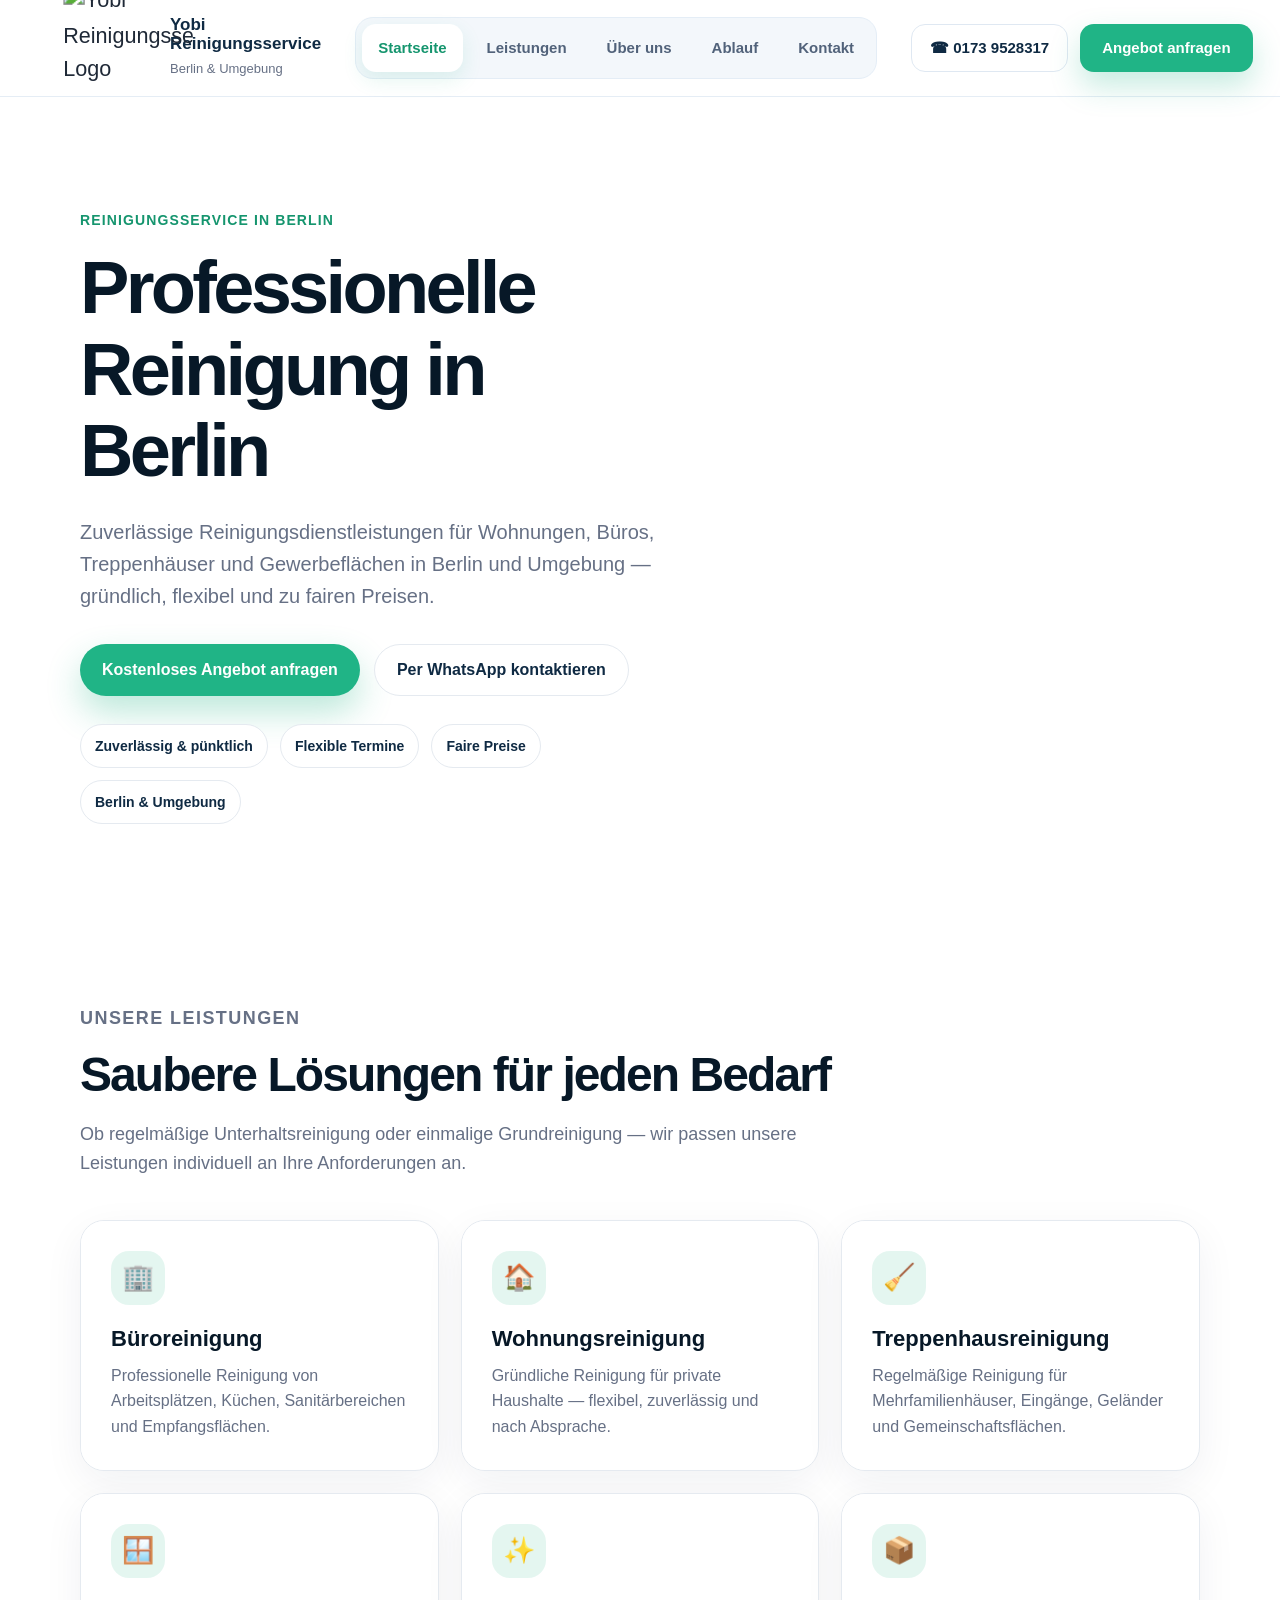
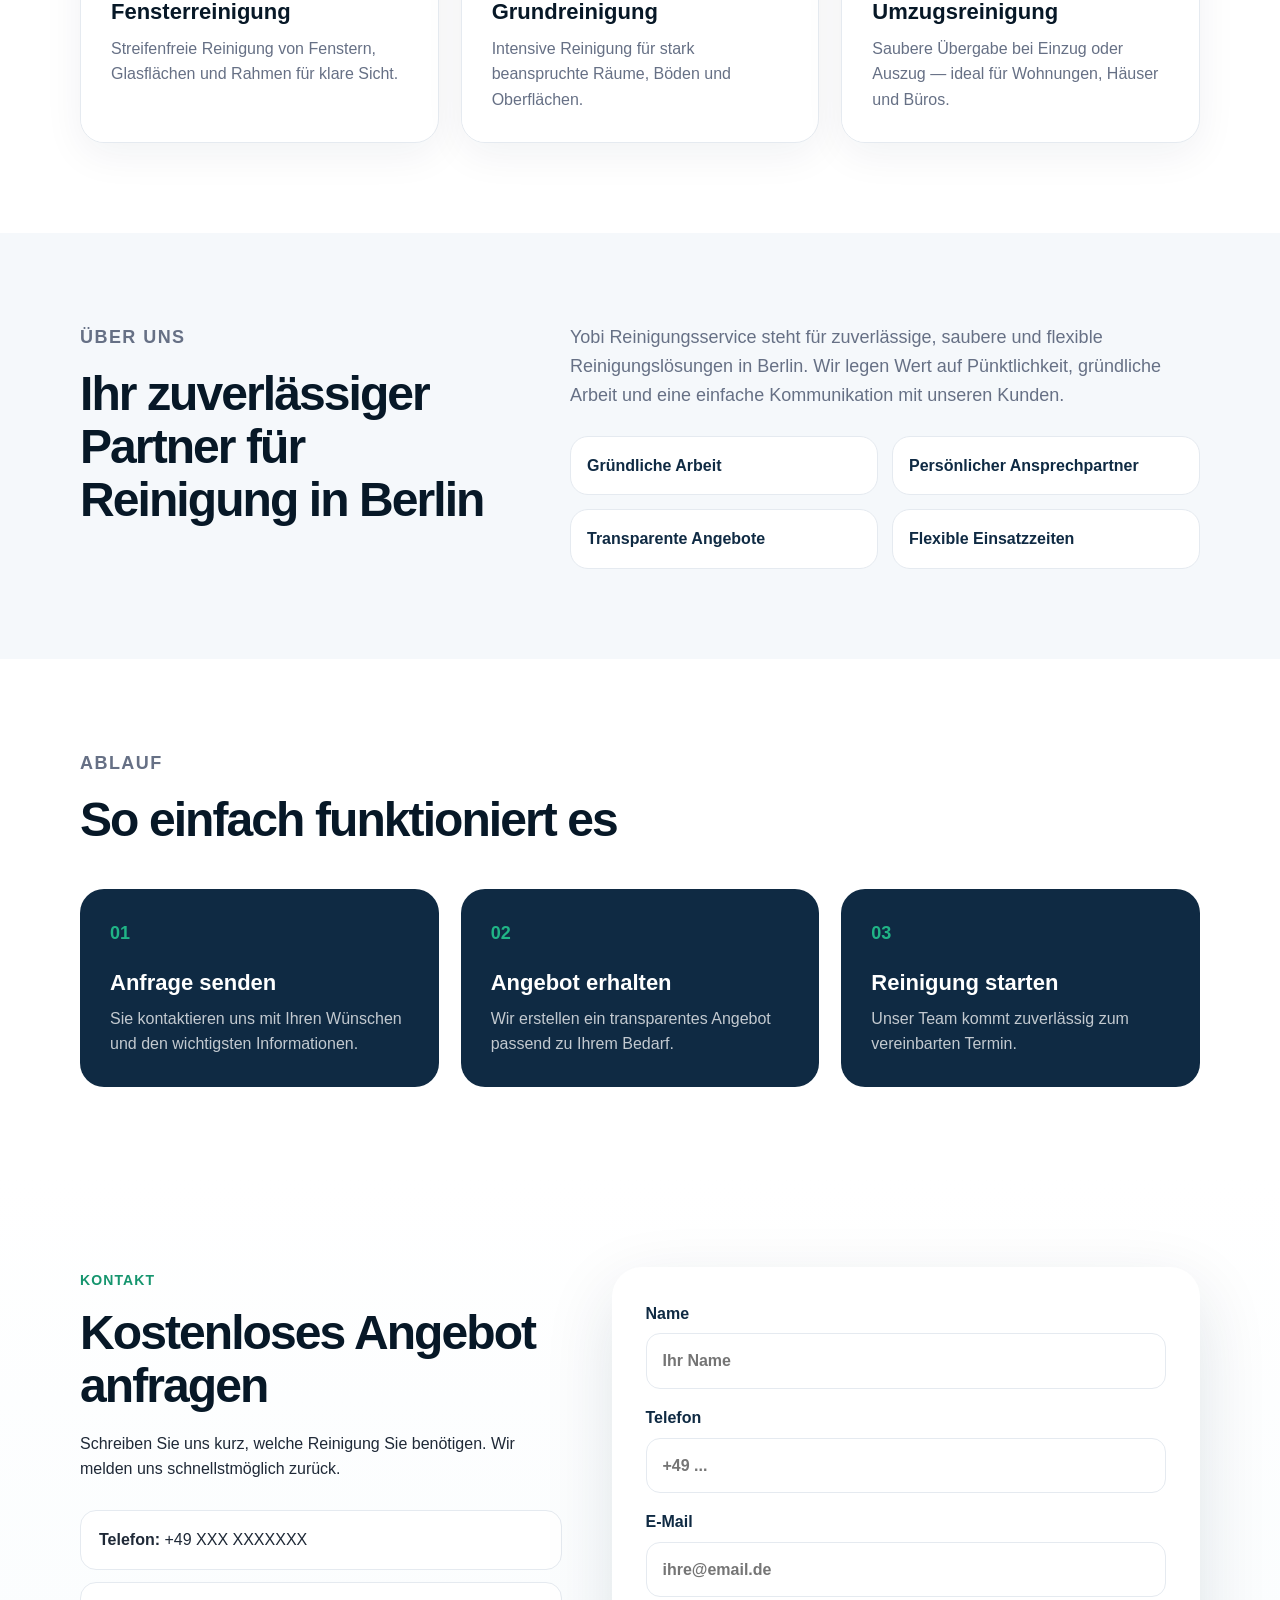
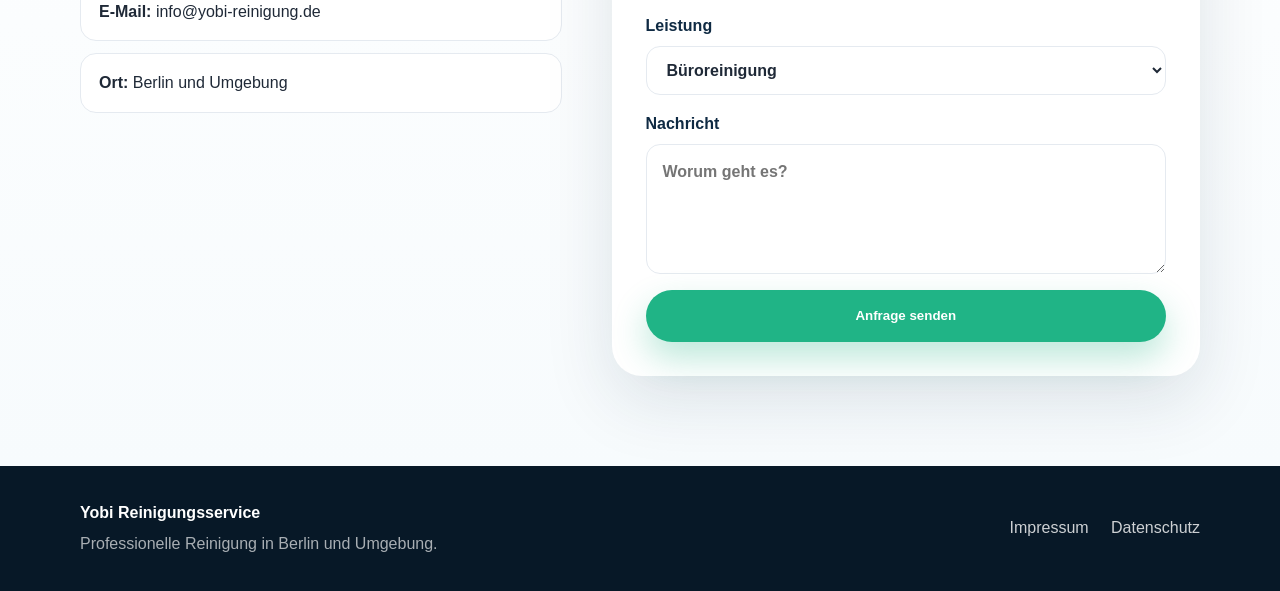
==== index.html @ 91d22fc0 "Add files via upload" ====
<!DOCTYPE html>
<html lang="de">
<head>
    <meta charset="UTF-8" />
    <meta name="viewport" content="width=device-width, initial-scale=1.0" />

    <title>Yobi Reinigungsservice | Reinigung in Berlin</title>
    <meta name="description" content="Professioneller Reinigungsservice in Berlin für Wohnungen, Büros, Treppenhäuser und Gewerbeflächen. Kostenloses Angebot anfragen." />

    <link rel="stylesheet" href="styles.css" />
    <script src="script.js" defer></script>
</head>

<body>
<header class="site-header">
    <div class="container nav-wrapper">

        <a href="index.html" class="logo">
            <img src="images/logo.png" alt="Yobi Reinigungsservice Logo" class="logo-img">
            <span>
        <strong>Yobi Reinigungsservice</strong>
        <small>Berlin & Umgebung</small>
      </span>
        </a>

        <button class="menu-toggle" aria-label="Menü öffnen">
            <span></span>
            <span></span>
            <span></span>
        </button>

        <nav class="main-nav">
            <a href="index.html#start" class="active">Startseite</a>
            <a href="index.html#leistungen">Leistungen</a>
            <a href="index.html#ueber-uns">Über uns</a>
            <a href="index.html#ablauf">Ablauf</a>
            <a href="index.html#kontakt">Kontakt</a>
        </nav>

        <div class="header-actions">
            <a href="tel:+491739528317" class="phone-btn">☎ 0173 9528317</a>
            <a href="index.html#kontakt" class="offer-btn">Angebot anfragen</a>
        </div>

    </div>
</header>

<main>
    <section id="start" class="hero">
        <div class="container hero-grid">
            <div class="hero-content">
                <p class="eyebrow">Reinigungsservice in Berlin</p>

                <h1>Professionelle Reinigung in Berlin</h1>

                <p class="hero-text">
                    Zuverlässige Reinigungsdienstleistungen für Wohnungen, Büros,
                    Treppenhäuser und Gewerbeflächen in Berlin und Umgebung —
                    gründlich, flexibel und zu fairen Preisen.
                </p>

                <div class="hero-actions">
                    <a href="#kontakt" class="btn btn-primary">Kostenloses Angebot anfragen</a>
                    <a href="https://wa.me/491739528317" class="btn btn-secondary">Per WhatsApp kontaktieren</a>
                </div>

                <div class="trust-list">
                    <span>Zuverlässig & pünktlich</span>
                    <span>Flexible Termine</span>
                    <span>Faire Preise</span>
                    <span>Berlin & Umgebung</span>
                </div>
            </div>


    </section>

    <section id="leistungen" class="section">
        <div class="container">
            <div class="section-heading">
                <p class="eyebrow">Unsere Leistungen</p>
                <h2>Saubere Lösungen für jeden Bedarf</h2>
                <p>
                    Ob regelmäßige Unterhaltsreinigung oder einmalige Grundreinigung —
                    wir passen unsere Leistungen individuell an Ihre Anforderungen an.
                </p>
            </div>

            <div class="service-grid">
                <article class="service-card service-buero">
                    <div class="service-icon">🏢</div>
                    <h3>Büroreinigung</h3>
                    <p>Professionelle Reinigung von Arbeitsplätzen, Küchen, Sanitärbereichen und Empfangsflächen.</p>
                </article>

                <article class="service-card service-wohnung">
                    <div class="service-icon">🏠</div>
                    <h3>Wohnungsreinigung</h3>
                    <p>Gründliche Reinigung für private Haushalte — flexibel, zuverlässig und nach Absprache.</p>
                </article>

                <article class="service-card service-treppenhaus">
                    <div class="service-icon">🧹</div>
                    <h3>Treppenhausreinigung</h3>
                    <p>Regelmäßige Reinigung für Mehrfamilienhäuser, Eingänge, Geländer und Gemeinschaftsflächen.</p>
                </article>

                <article class="service-card service-fenster">
                    <div class="service-icon">🪟</div>
                    <h3>Fensterreinigung</h3>
                    <p>Streifenfreie Reinigung von Fenstern, Glasflächen und Rahmen für klare Sicht.</p>
                </article>

                <article class="service-card service-grund">
                    <div class="service-icon">✨</div>
                    <h3>Grundreinigung</h3>
                    <p>Intensive Reinigung für stark beanspruchte Räume, Böden und Oberflächen.</p>
                </article>

                <article class="service-card service-umzug">
                    <div class="service-icon">📦</div>
                    <h3>Umzugsreinigung</h3>
                    <p>Saubere Übergabe bei Einzug oder Auszug — ideal für Wohnungen, Häuser und Büros.</p>
                </article>
            </div>
        </div>
    </section>

    <section id="ueber-uns" class="section section-soft">
        <div class="container split">
            <div>
                <p class="eyebrow">Über uns</p>
                <h2>Ihr zuverlässiger Partner für Reinigung in Berlin</h2>
            </div>

            <div>
                <p>
                    Yobi Reinigungsservice steht für zuverlässige, saubere und flexible
                    Reinigungslösungen in Berlin. Wir legen Wert auf Pünktlichkeit,
                    gründliche Arbeit und eine einfache Kommunikation mit unseren Kunden.
                </p>

                <div class="feature-list">
                    <span>Gründliche Arbeit</span>
                    <span>Persönlicher Ansprechpartner</span>
                    <span>Transparente Angebote</span>
                    <span>Flexible Einsatzzeiten</span>
                </div>
            </div>
        </div>
    </section>

    <section id="ablauf" class="section">
        <div class="container">
            <div class="section-heading">
                <p class="eyebrow">Ablauf</p>
                <h2>So einfach funktioniert es</h2>
            </div>

            <div class="process-grid">
                <div class="process-card">
                    <span>01</span>
                    <h3>Anfrage senden</h3>
                    <p>Sie kontaktieren uns mit Ihren Wünschen und den wichtigsten Informationen.</p>
                </div>

                <div class="process-card">
                    <span>02</span>
                    <h3>Angebot erhalten</h3>
                    <p>Wir erstellen ein transparentes Angebot passend zu Ihrem Bedarf.</p>
                </div>

                <div class="process-card">
                    <span>03</span>
                    <h3>Reinigung starten</h3>
                    <p>Unser Team kommt zuverlässig zum vereinbarten Termin.</p>
                </div>
            </div>
        </div>
    </section>

    <section id="kontakt" class="section contact-section">
        <div class="container contact-grid">
            <div>
                <p class="eyebrow">Kontakt</p>
                <h2>Kostenloses Angebot anfragen</h2>
                <p>
                    Schreiben Sie uns kurz, welche Reinigung Sie benötigen.
                    Wir melden uns schnellstmöglich zurück.
                </p>

                <div class="contact-info">
                    <p><strong>Telefon:</strong> +49 XXX XXXXXXX</p>
                    <p><strong>E-Mail:</strong> info@yobi-reinigung.de</p>
                    <p><strong>Ort:</strong> Berlin und Umgebung</p>
                </div>
            </div>

            <form class="contact-form">
                <label>
                    Name
                    <input type="text" placeholder="Ihr Name" />
                </label>

                <label>
                    Telefon
                    <input type="tel" placeholder="+49 ..." />
                </label>

                <label>
                    E-Mail
                    <input type="email" placeholder="ihre@email.de" />
                </label>

                <label>
                    Leistung
                    <select>
                        <option>Büroreinigung</option>
                        <option>Wohnungsreinigung</option>
                        <option>Treppenhausreinigung</option>
                        <option>Fensterreinigung</option>
                        <option>Grundreinigung</option>
                        <option>Umzugsreinigung</option>
                    </select>
                </label>

                <label>
                    Nachricht
                    <textarea placeholder="Worum geht es?"></textarea>
                </label>

                <button type="submit" class="btn btn-primary">Anfrage senden</button>
            </form>
        </div>
    </section>
</main>

<footer class="site-footer">
    <div class="container footer-grid">
        <div>
            <strong>Yobi Reinigungsservice</strong>
            <p>Professionelle Reinigung in Berlin und Umgebung.</p>
        </div>

        <div>
            <a href="impressum.html">Impressum</a>
            <a href="datenschutz.html">Datenschutz</a>
        </div>
    </div>
</footer>
</body>
</html>
---- styles.css ----
:root {
  --navy: #0f2a43;
  --navy-dark: #071827;
  --green: #20b486;
  --green-dark: #15956e;
  --text: #1f2937;
  --muted: #667085;
  --bg: #ffffff;
  --soft: #f5f8fb;
  --border: #e5eaf0;
  --shadow: 0 24px 70px rgba(15, 42, 67, 0.12);
  --radius: 24px;
}

* {
  box-sizing: border-box;
  margin: 0;
  padding: 0;
}

html {
  scroll-behavior: smooth;
}

body {
  font-family: Arial, Helvetica, sans-serif;
  color: var(--text);
  background: var(--bg);
  line-height: 1.6;
}

a {
  color: inherit;
  text-decoration: none;
}

.container {
  width: min(1120px, calc(100% - 40px));
  margin: 0 auto;
}

/* Header */

.site-header {
  position: sticky;
  top: 0;
  z-index: 100;
  background: rgba(255, 255, 255, 0.96);
  backdrop-filter: blur(16px);
  border-bottom: 1px solid #e5edf5;
}

.nav-wrapper {
  min-height: 96px;
  display: grid;
  grid-template-columns: auto 1fr auto;
  align-items: center;
  gap: 34px;
}

.logo {
  display: flex;
  align-items: center;
  gap: 4px;
  flex-shrink: 0;
}

.logo-img {
  width: 96px;
  height: 96px;
  object-fit: contain;
  display: block;
  flex-shrink: 0;
  transform: scale(1.35);
  margin-right: -10px;
}

.logo strong {
  display: block;
  color: var(--navy);
  font-size: 17px;
  font-weight: 900;
  line-height: 1.1;
}

.logo small {
  display: block;
  color: var(--muted);
  font-size: 13px;
  margin-top: 5px;
}

.main-nav {
  justify-self: center;
  display: flex;
  align-items: center;
  gap: 8px;
  padding: 6px;
  background: #f3f7fb;
  border: 1px solid #e4edf6;
  border-radius: 18px;
}

.main-nav a {
  padding: 12px 16px;
  border-radius: 14px;
  color: #51627a;
  font-size: 15px;
  font-weight: 800;
  white-space: nowrap;
  transition: 0.2s ease;
}

.main-nav a:hover,
.main-nav a.active {
  color: #15956e;
  background: #ffffff;
  box-shadow: 0 8px 20px rgba(32, 180, 134, 0.12);
}
.header-actions {
  display: flex;
  align-items: center;
  gap: 12px;
}

.phone-btn {
  min-height: 48px;
  padding: 0 18px;
  border-radius: 14px;
  border: 1px solid #dfe8f2;
  display: inline-flex;
  align-items: center;
  justify-content: center;
  color: var(--navy);
  font-size: 15px;
  font-weight: 800;
  background: #ffffff;
  white-space: nowrap;
}

.offer-btn {
  min-height: 48px;
  padding: 0 22px;
  border-radius: 14px;
  background: var(--green);
  color: #ffffff;
  display: inline-flex;
  align-items: center;
  justify-content: center;
  font-size: 15px;
  font-weight: 900;
  white-space: nowrap;
  box-shadow: 0 14px 30px rgba(32, 180, 134, 0.25);
}

.offer-btn:hover {
  background: var(--green-dark);
}

.offer-btn:hover {
  background: #0b5f9d;
}

.menu-toggle {
  display: none;
  width: 44px;
  height: 44px;
  border: 1px solid var(--border);
  border-radius: 12px;
  background: #fff;
  cursor: pointer;
}

.menu-toggle span {
  display: block;
  width: 20px;
  height: 2px;
  margin: 5px auto;
  background: var(--navy);
  border-radius: 99px;
}

/* Hero */

.hero {
  padding: 90px 0 80px;
  background:
    radial-gradient(circle at top left, rgba(32, 180, 134, 0.14), transparent 35%),
    linear-gradient(180deg, #ffffff 0%, #f7fbfd 100%);
}

.hero-grid {
  display: grid;
  grid-template-columns: 1.1fr 0.9fr;
  gap: 56px;
  align-items: center;
}

.eyebrow {
  display: inline-flex;
  align-items: center;
  gap: 8px;
  color: var(--green-dark);
  font-weight: 800;
  font-size: 14px;
  letter-spacing: 0.08em;
  text-transform: uppercase;
  margin-bottom: 16px;
}

h1,
h2,
h3 {
  color: var(--navy-dark);
  line-height: 1.1;
}

h1 {
  font-size: clamp(44px, 6vw, 74px);
  letter-spacing: -0.05em;
  margin-bottom: 24px;
}

h2 {
  font-size: clamp(32px, 4vw, 48px);
  letter-spacing: -0.04em;
  margin-bottom: 18px;
}

h3 {
  font-size: 22px;
  margin-bottom: 10px;
}

.hero-text {
  font-size: 20px;
  color: var(--muted);
  max-width: 640px;
  margin-bottom: 32px;
}

.hero-actions {
  display: flex;
  flex-wrap: wrap;
  gap: 14px;
  margin-bottom: 28px;
}

.btn {
  display: inline-flex;
  align-items: center;
  justify-content: center;
  min-height: 52px;
  padding: 0 22px;
  border-radius: 999px;
  font-weight: 800;
  transition: 0.2s ease;
  border: 0;
  cursor: pointer;
}

.btn-primary {
  background: var(--green);
  color: #fff;
  box-shadow: 0 16px 34px rgba(32, 180, 134, 0.3);
}

.btn-primary:hover {
  background: var(--green-dark);
  transform: translateY(-2px);
}

.btn-secondary {
  background: #fff;
  color: var(--navy);
  border: 1px solid var(--border);
}

.btn-secondary:hover {
  transform: translateY(-2px);
  box-shadow: var(--shadow);
}

.trust-list {
  display: flex;
  flex-wrap: wrap;
  gap: 12px;
}

.trust-list span {
  padding: 10px 14px;
  border-radius: 999px;
  background: #fff;
  border: 1px solid var(--border);
  color: var(--navy);
  font-weight: 700;
  font-size: 14px;
}

.hero-card {
  position: relative;
}

.hero-image-placeholder {
  min-height: 520px;
  border-radius: 34px;
  background-image:
    linear-gradient(rgba(15, 42, 67, 0.15), rgba(15, 42, 67, 0.25)),
    url("images/berlin-hero.jpg");
  background-size: cover;
  background-position: center;
  box-shadow: var(--shadow);
  overflow: hidden;
}

.hero-image-placeholder span {
  font-size: 42px;
  color: #fff;
  font-weight: 900;
  letter-spacing: -0.04em;
}
.hero {
  padding: 110px 0 90px;
  min-height: 760px;
  display: flex;
  align-items: center;
  background-image:
    linear-gradient(
      90deg,
      rgba(255, 255, 255, 0.98) 0%,
      rgba(255, 255, 255, 0.9) 32%,
      rgba(255, 255, 255, 0.55) 55%,
      rgba(255, 255, 255, 0.08) 100%
    ),
    url("images/berlin-hero.png");
  background-size: cover;
  background-position: center right;
  background-repeat: no-repeat;
}

.stats-card {
  position: absolute;
  left: -30px;
  bottom: 34px;
  width: 260px;
  padding: 22px;
  border-radius: 22px;
  background: #fff;
  box-shadow: var(--shadow);
  display: grid;
  gap: 16px;
}

.stats-card strong {
  display: block;
  color: var(--green-dark);
  font-size: 28px;
  line-height: 1;
}

.stats-card span {
  color: var(--muted);
  font-size: 14px;
}

/* Sections */

.section {
  padding: 90px 0;
}

.section-soft {
  background: var(--soft);
}

.section-heading {
  max-width: 760px;
  margin-bottom: 42px;
}

.section-heading p {
  color: var(--muted);
  font-size: 18px;
}

.service-grid {
  display: grid;
  grid-template-columns: repeat(3, 1fr);
  gap: 22px;
}

.service-card {
  padding: 30px;
  border: 1px solid var(--border);
  border-radius: var(--radius);
  background: #fff;
  box-shadow: 0 12px 40px rgba(15, 42, 67, 0.06);
  transition: 0.2s ease;
}
.service-card {
  position: relative;
  overflow: hidden;
  background-size: cover;
  background-position: center;
  isolation: isolate;
}

.service-card::before {
  content: "";
  position: absolute;
  inset: 0;
  background: linear-gradient(
    90deg,
    rgba(255, 255, 255, 1) 0%,
    rgba(255, 255, 255, 0.96) 45%,
    rgba(255, 255, 255, 0.72) 70%,
    rgba(255, 255, 255, 0.28) 100%
  );
  z-index: -1;
}

.service-wohnung {
  background-image: url("images/wohnung.png");
}
.service-icon {
  width: 54px;
  height: 54px;
  border-radius: 18px;
  background: rgba(32, 180, 134, 0.12);
  color: var(--green-dark);
  display: grid;
  place-items: center;
  font-size: 26px;
  margin-bottom: 22px;
}
.service-fenster {
  background-image: url("images/fensterreinigung.png");
  background-position: center right;
}
.service-umzug {
  background-image: url("images/umzug.png");
  background-position: center right;
  background-size: cover;
  background-repeat: no-repeat;
}

.service-treppenhaus {
  background-image: url("images/treppen.png");
  background-position: center right;
  background-size: cover;
  background-repeat: no-repeat;
}
.service-grund {
  background-image: url("images/grund.png");
  background-position: center right;
  background-size: cover;
  background-repeat: no-repeat;
}

.service-buero {
  background-image: url("images/buero.png");
  background-position: center right;
  background-size: cover;
  background-repeat: no-repeat;
}
.service-card h3 {
  margin-bottom: 12px;
}

.service-card:hover {
  transform: translateY(-6px);
  box-shadow: var(--shadow);
  border-color: rgba(32, 180, 134, 0.35);
}

.service-card p {
  color: var(--muted);
}

/* About */

.split {
  display: grid;
  grid-template-columns: 0.8fr 1.2fr;
  gap: 70px;
  align-items: start;
}

.split p {
  color: var(--muted);
  font-size: 18px;
}

.feature-list {
  margin-top: 26px;
  display: grid;
  grid-template-columns: repeat(2, 1fr);
  gap: 14px;
}

.feature-list span {
  padding: 16px;
  border-radius: 18px;
  background: #fff;
  border: 1px solid var(--border);
  font-weight: 800;
  color: var(--navy);
}

/* Process */

.process-grid {
  display: grid;
  grid-template-columns: repeat(3, 1fr);
  gap: 22px;
}

.process-card {
  padding: 30px;
  border-radius: var(--radius);
  background: var(--navy);
  color: #fff;
}

.process-card span {
  display: inline-flex;
  margin-bottom: 24px;
  color: var(--green);
  font-size: 18px;
  font-weight: 900;
}

.process-card h3 {
  color: #fff;
}

.process-card p {
  color: rgba(255, 255, 255, 0.75);
}

/* Contact */

.contact-section {
  background: linear-gradient(180deg, #ffffff 0%, #f7fbfd 100%);
}

.contact-grid {
  display: grid;
  grid-template-columns: 0.9fr 1.1fr;
  gap: 50px;
  align-items: start;
}

.contact-info {
  margin-top: 28px;
  display: grid;
  gap: 12px;
}

.contact-info p {
  padding: 16px 18px;
  background: #fff;
  border: 1px solid var(--border);
  border-radius: 16px;
}

.contact-form {
  padding: 34px;
  border-radius: 30px;
  background: #fff;
  box-shadow: var(--shadow);
  display: grid;
  gap: 16px;
}

.contact-form label {
  display: grid;
  gap: 7px;
  font-weight: 800;
  color: var(--navy);
}

.contact-form input,
.contact-form select,
.contact-form textarea {
  width: 100%;
  border: 1px solid var(--border);
  border-radius: 14px;
  padding: 14px 16px;
  font: inherit;
  color: var(--text);
  background: #fff;
  outline: none;
}

.contact-form textarea {
  min-height: 130px;
  resize: vertical;
}

.contact-form input:focus,
.contact-form select:focus,
.contact-form textarea:focus {
  border-color: var(--green);
  box-shadow: 0 0 0 4px rgba(32, 180, 134, 0.13);
}

/* Footer */

.site-footer {
  background: var(--navy-dark);
  color: #fff;
  padding: 34px 0;
}

.footer-grid {
  display: flex;
  justify-content: space-between;
  gap: 24px;
  align-items: center;
}

.site-footer p {
  color: rgba(255, 255, 255, 0.65);
  margin-top: 6px;
}

.site-footer a {
  color: rgba(255, 255, 255, 0.8);
  margin-left: 18px;
}

.site-footer a:hover {
  color: #fff;
}

/* Mobile */

@media (max-width: 900px) {
  .menu-toggle {
    display: block;
  }

  .main-nav {
    position: absolute;
    top: 82px;
    left: 20px;
    right: 20px;
    display: none;
    flex-direction: column;
    align-items: stretch;
    gap: 0;
    padding: 16px;
    background: #fff;
    border: 1px solid var(--border);
    border-radius: 22px;
    box-shadow: var(--shadow);
  }

  .main-nav.is-open {
    display: flex;
  }

  .main-nav a {
    padding: 14px;
    border-radius: 12px;
  }

  .nav-cta {
    text-align: center;
    margin-top: 8px;
  }

  .hero-grid,
  .split,
  .contact-grid {
    grid-template-columns: 1fr;
  }

  .hero {
    padding: 60px 0;
  }

  .hero-image-placeholder {
    min-height: 340px;
  }

  .stats-card {
    position: static;
    width: 100%;
    margin-top: 18px;
  }

  .service-grid,
  .process-grid {
    grid-template-columns: 1fr;
  }

  .feature-list {
    grid-template-columns: 1fr;
  }

  .section {
    padding: 64px 0;
  }

  .footer-grid {
    flex-direction: column;
    align-items: flex-start;
  }

  .site-footer a {
    margin-left: 0;
    margin-right: 18px;
  }
}

@media (max-width: 520px) {
  .container {
    width: min(100% - 28px, 1120px);
  }

  .logo strong {
    font-size: 14px;
  }

  .logo small {
    font-size: 12px;
  }

  h1 {
    font-size: 42px;
  }

  .hero-text {
    font-size: 17px;
  }

  .hero-actions {
    flex-direction: column;
  }

  .btn {
    width: 100%;
  }

  .contact-form {
    padding: 22px;
  }
}
.hero-card,
.hero-image-placeholder {
  display: none !important;
}
.legal-page {
  padding: 70px 0;
}

.legal-page .container {
  max-width: 820px;
}

.legal-page h1 {
  font-size: 42px;
  margin-bottom: 28px;
}

.legal-page h2 {
  font-size: 26px;
  margin-top: 28px;
  margin-bottom: 12px;
}

.legal-page p {
  font-size: 16px;
  line-height: 1.7;
  color: var(--text);
  margin-bottom: 14px;
}

.legal-page a {
  color: var(--green-dark);
  font-weight: 700;
}
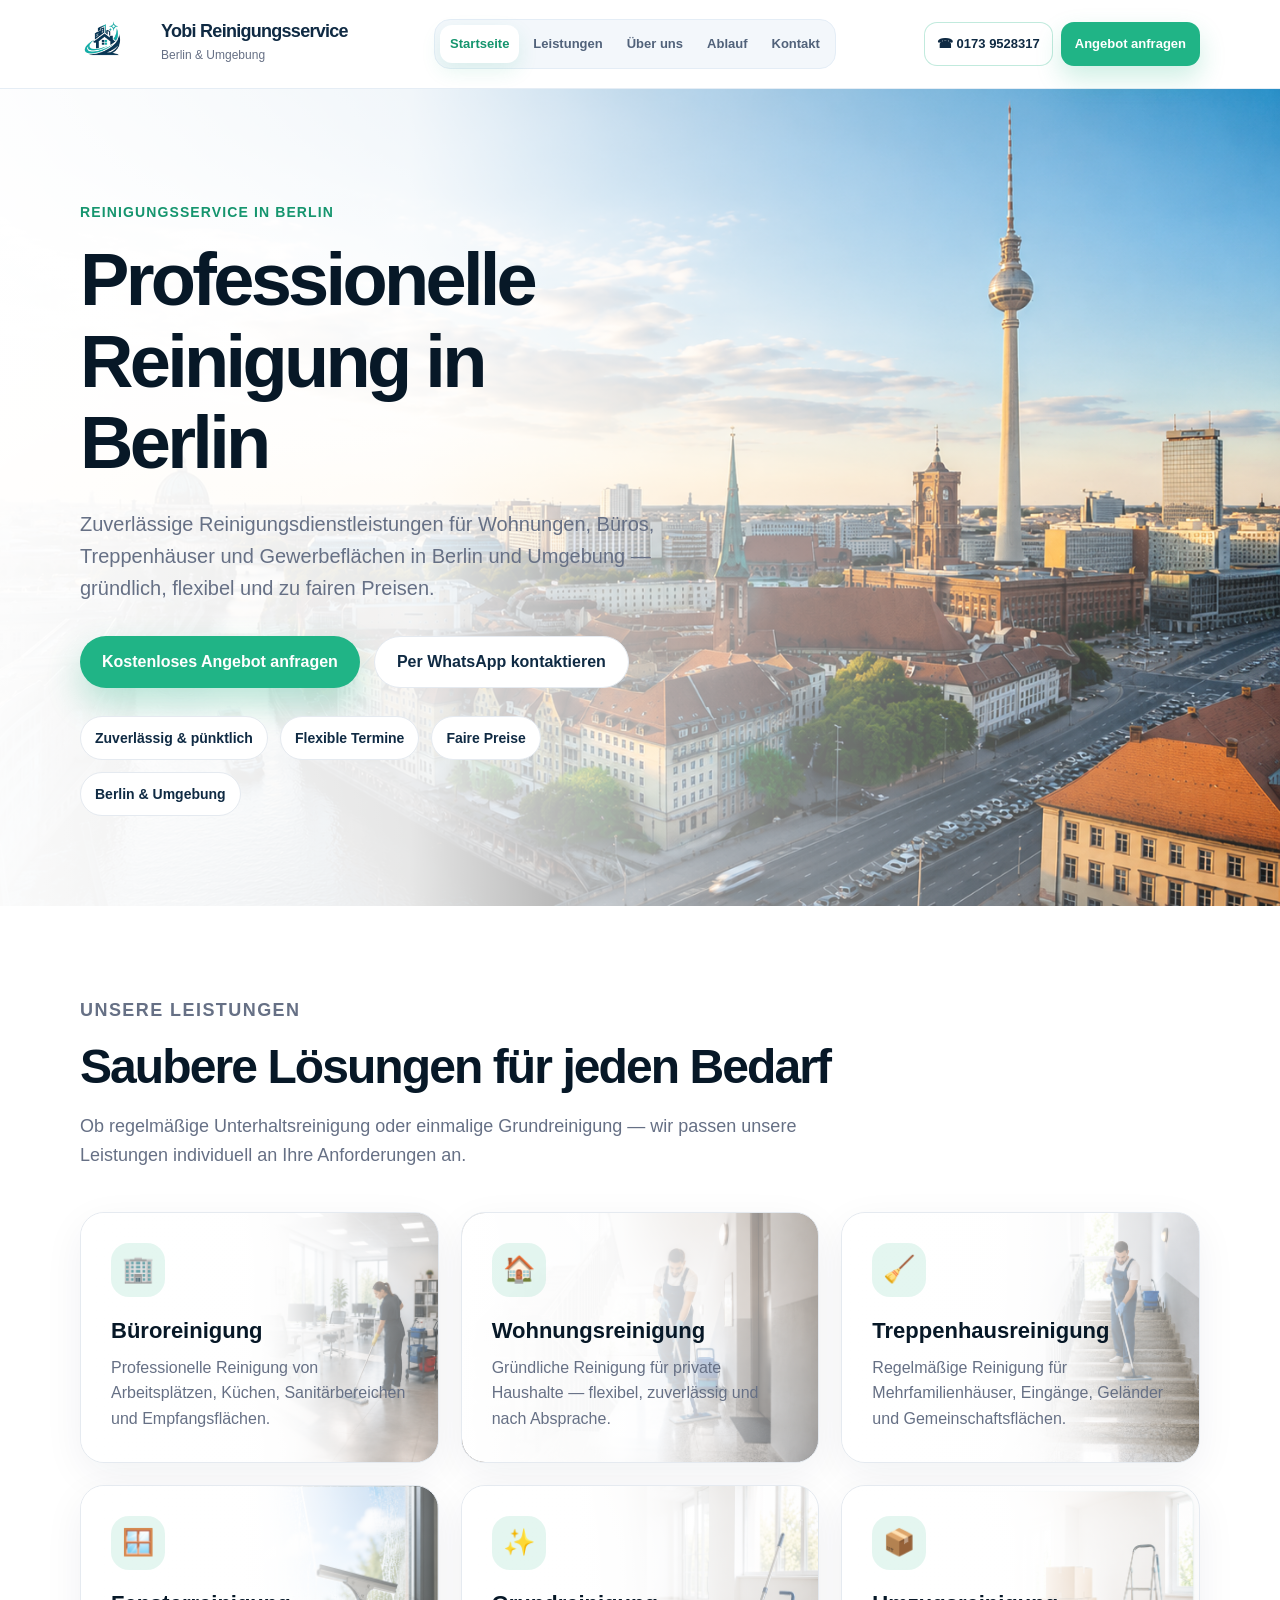
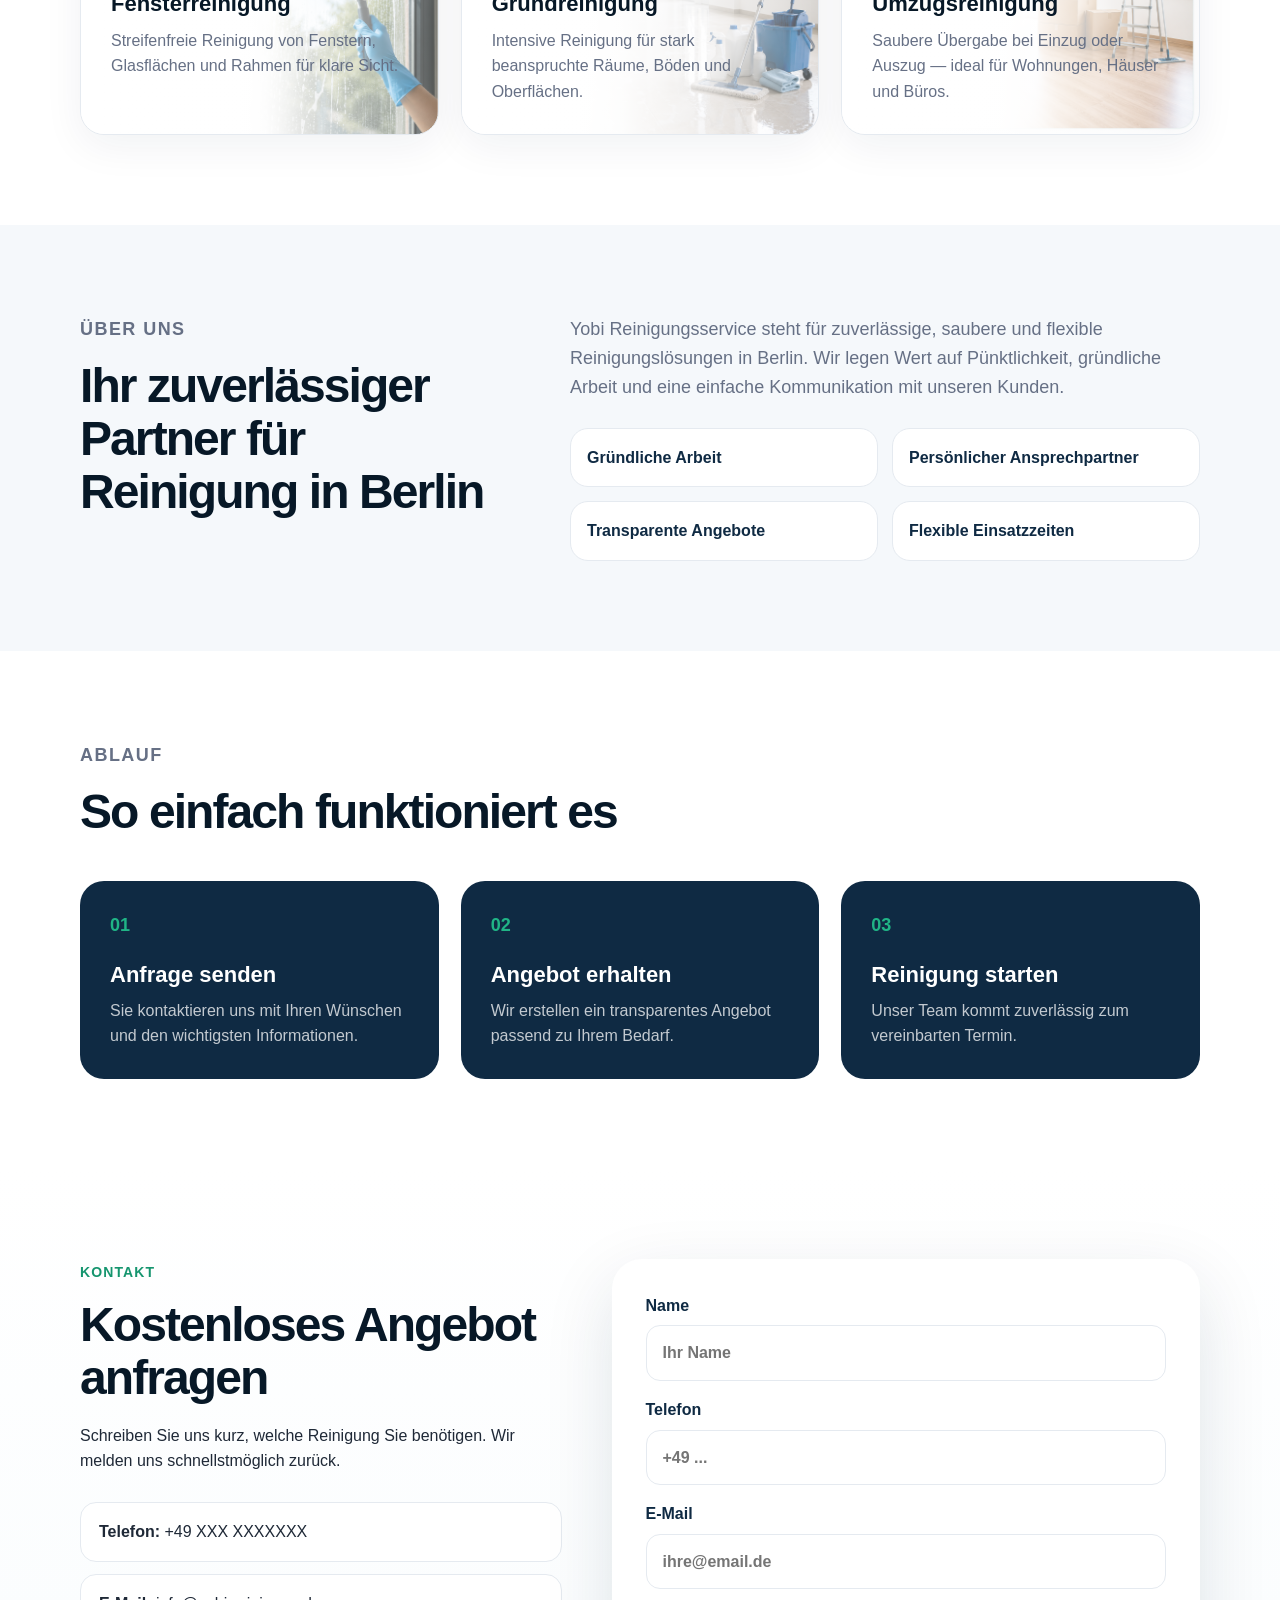
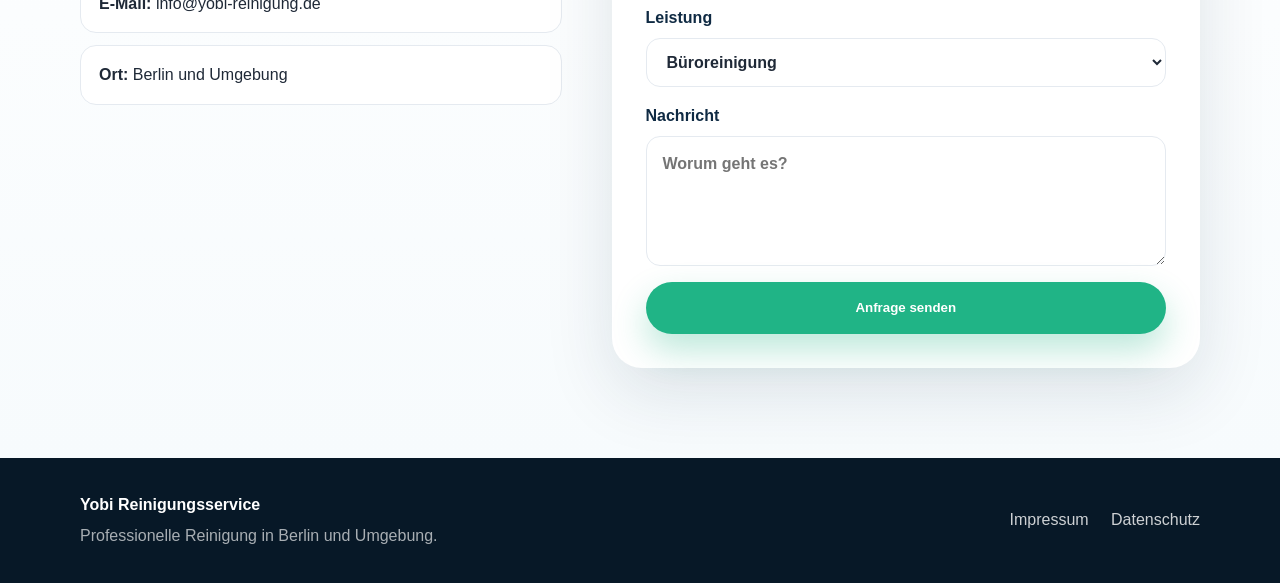
==== commit 96f0e918: "Add files via upload" ====
--- a/index.html
+++ b/index.html
@@ -71,8 +71,7 @@
                     <span>Berlin & Umgebung</span>
                 </div>
             </div>
-
-
+        </div>
     </section>
 
     <section id="leistungen" class="section">
--- a/styles.css
+++ b/styles.css
@@ -51,61 +51,64 @@
 }
 
 .nav-wrapper {
-  min-height: 96px;
-  display: grid;
-  grid-template-columns: auto 1fr auto;
-  align-items: center;
-  gap: 34px;
+  min-height: 88px;
+  display: grid;
+  grid-template-columns: 300px 1fr 310px;
+  align-items: center;
+  gap: 28px;
 }
 
 .logo {
   display: flex;
   align-items: center;
-  gap: 4px;
+  gap: 5px;
+  min-width: 0;
   flex-shrink: 0;
 }
 
 .logo-img {
-  width: 96px;
-  height: 96px;
+  width: 58px;
+  height: 58px;
   object-fit: contain;
   display: block;
   flex-shrink: 0;
-  transform: scale(1.35);
-  margin-right: -10px;
+  transform: scale(1.45);
+  transform-origin: center;
+  margin-right: 8px;
 }
 
 .logo strong {
   display: block;
   color: var(--navy);
-  font-size: 17px;
+  font-size: 20px;
+  line-height: 0.95;
   font-weight: 900;
-  line-height: 1.1;
+  letter-spacing: -0.04em;
 }
 
 .logo small {
   display: block;
   color: var(--muted);
   font-size: 13px;
-  margin-top: 5px;
-}
-
+  margin-top: 6px;
+}
 .main-nav {
   justify-self: center;
   display: flex;
   align-items: center;
-  gap: 8px;
-  padding: 6px;
+  gap: 4px;
+  padding: 5px;
   background: #f3f7fb;
   border: 1px solid #e4edf6;
-  border-radius: 18px;
+  border-radius: 16px;
+  min-width: 0;
 }
 
 .main-nav a {
-  padding: 12px 16px;
-  border-radius: 14px;
+  padding: 10px 12px;
+  border-radius: 12px;
   color: #51627a;
-  font-size: 15px;
+  font-size: 14px;
   font-weight: 800;
   white-space: nowrap;
   transition: 0.2s ease;
@@ -118,41 +121,79 @@
   box-shadow: 0 8px 20px rgba(32, 180, 134, 0.12);
 }
 .header-actions {
+  justify-self: end;
   display: flex;
   align-items: center;
-  gap: 12px;
+  gap: 8px;
+  min-width: 0;
+  margin-left: auto;
 }
 
 .phone-btn {
-  min-height: 48px;
-  padding: 0 18px;
-  border-radius: 14px;
-  border: 1px solid #dfe8f2;
+  min-height: 44px;
+  padding: 0 14px;
+  border-radius: 13px;
+  border: 1px solid rgba(32, 180, 134, 0.28);
   display: inline-flex;
   align-items: center;
   justify-content: center;
   color: var(--navy);
-  font-size: 15px;
+  font-size: 14px;
   font-weight: 800;
   background: #ffffff;
   white-space: nowrap;
 }
 
 .offer-btn {
-  min-height: 48px;
-  padding: 0 22px;
-  border-radius: 14px;
+  min-height: 44px;
+  padding: 0 16px;
+  border-radius: 13px;
   background: var(--green);
   color: #ffffff;
   display: inline-flex;
   align-items: center;
   justify-content: center;
-  font-size: 15px;
+  font-size: 14px;
   font-weight: 900;
   white-space: nowrap;
-  box-shadow: 0 14px 30px rgba(32, 180, 134, 0.25);
-}
-
+  box-shadow: 0 12px 26px rgba(32, 180, 134, 0.22);
+}
+@media (max-width: 1280px) {
+  .nav-wrapper {
+    grid-template-columns: 270px 1fr 280px;
+    gap: 12px;
+  }
+
+  .logo-img {
+    width: 52px;
+    height: 52px;
+    transform: scale(1.3);
+    margin-right: 6px;
+  }
+
+  .logo strong {
+    font-size: 18px;
+  }
+
+  .logo small {
+    font-size: 12px;
+  }
+
+  .main-nav a {
+    padding: 9px 10px;
+    font-size: 13px;
+  }
+
+  .phone-btn {
+    padding: 0 12px;
+    font-size: 13px;
+  }
+
+  .offer-btn {
+    padding: 0 14px;
+    font-size: 13px;
+  }
+}
 .offer-btn:hover {
   background: var(--green-dark);
 }
@@ -781,4 +822,12 @@
 .legal-page a {
   color: var(--green-dark);
   font-weight: 700;
+}
+.logo-img {
+  width: 58px !important;
+  height: 58px !important;
+  object-fit: contain !important;
+  transform: scale(1.9) !important;
+  transform-origin: center !important;
+  margin-right: 18px !important;
 }
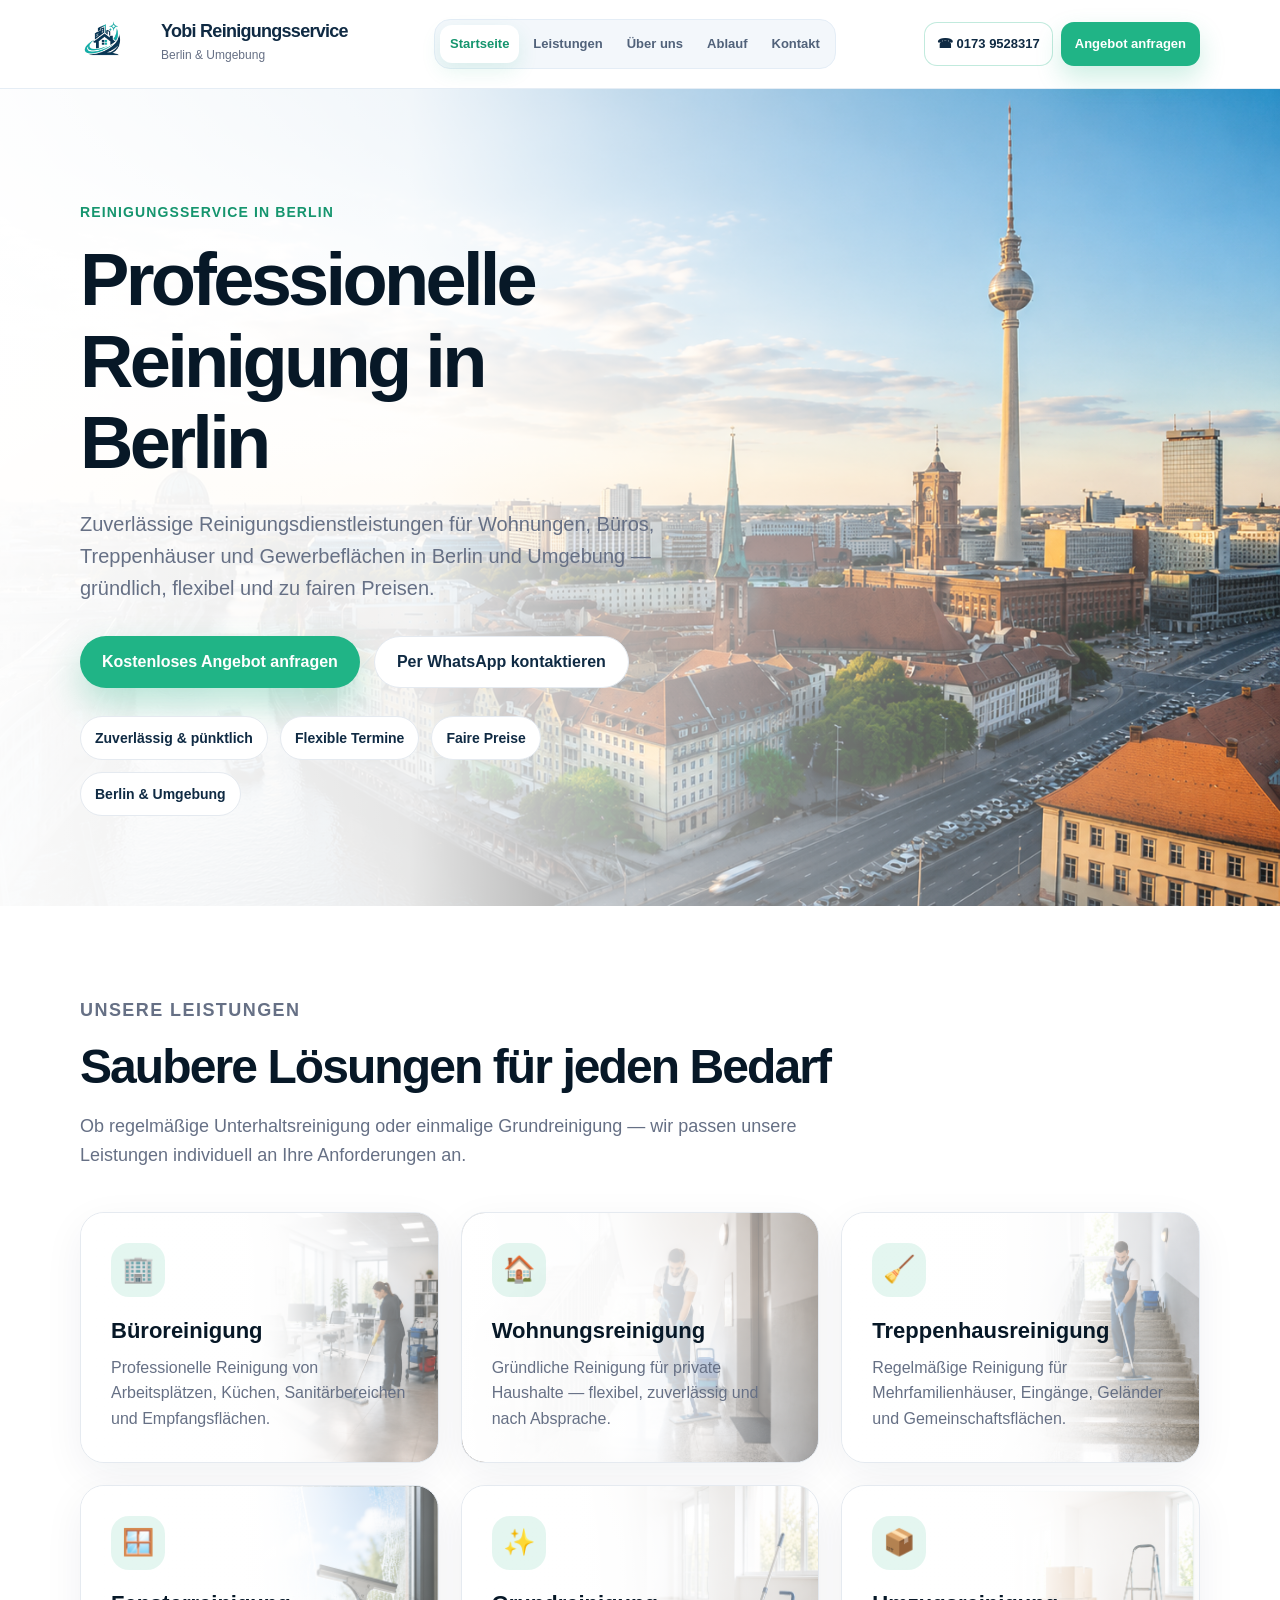
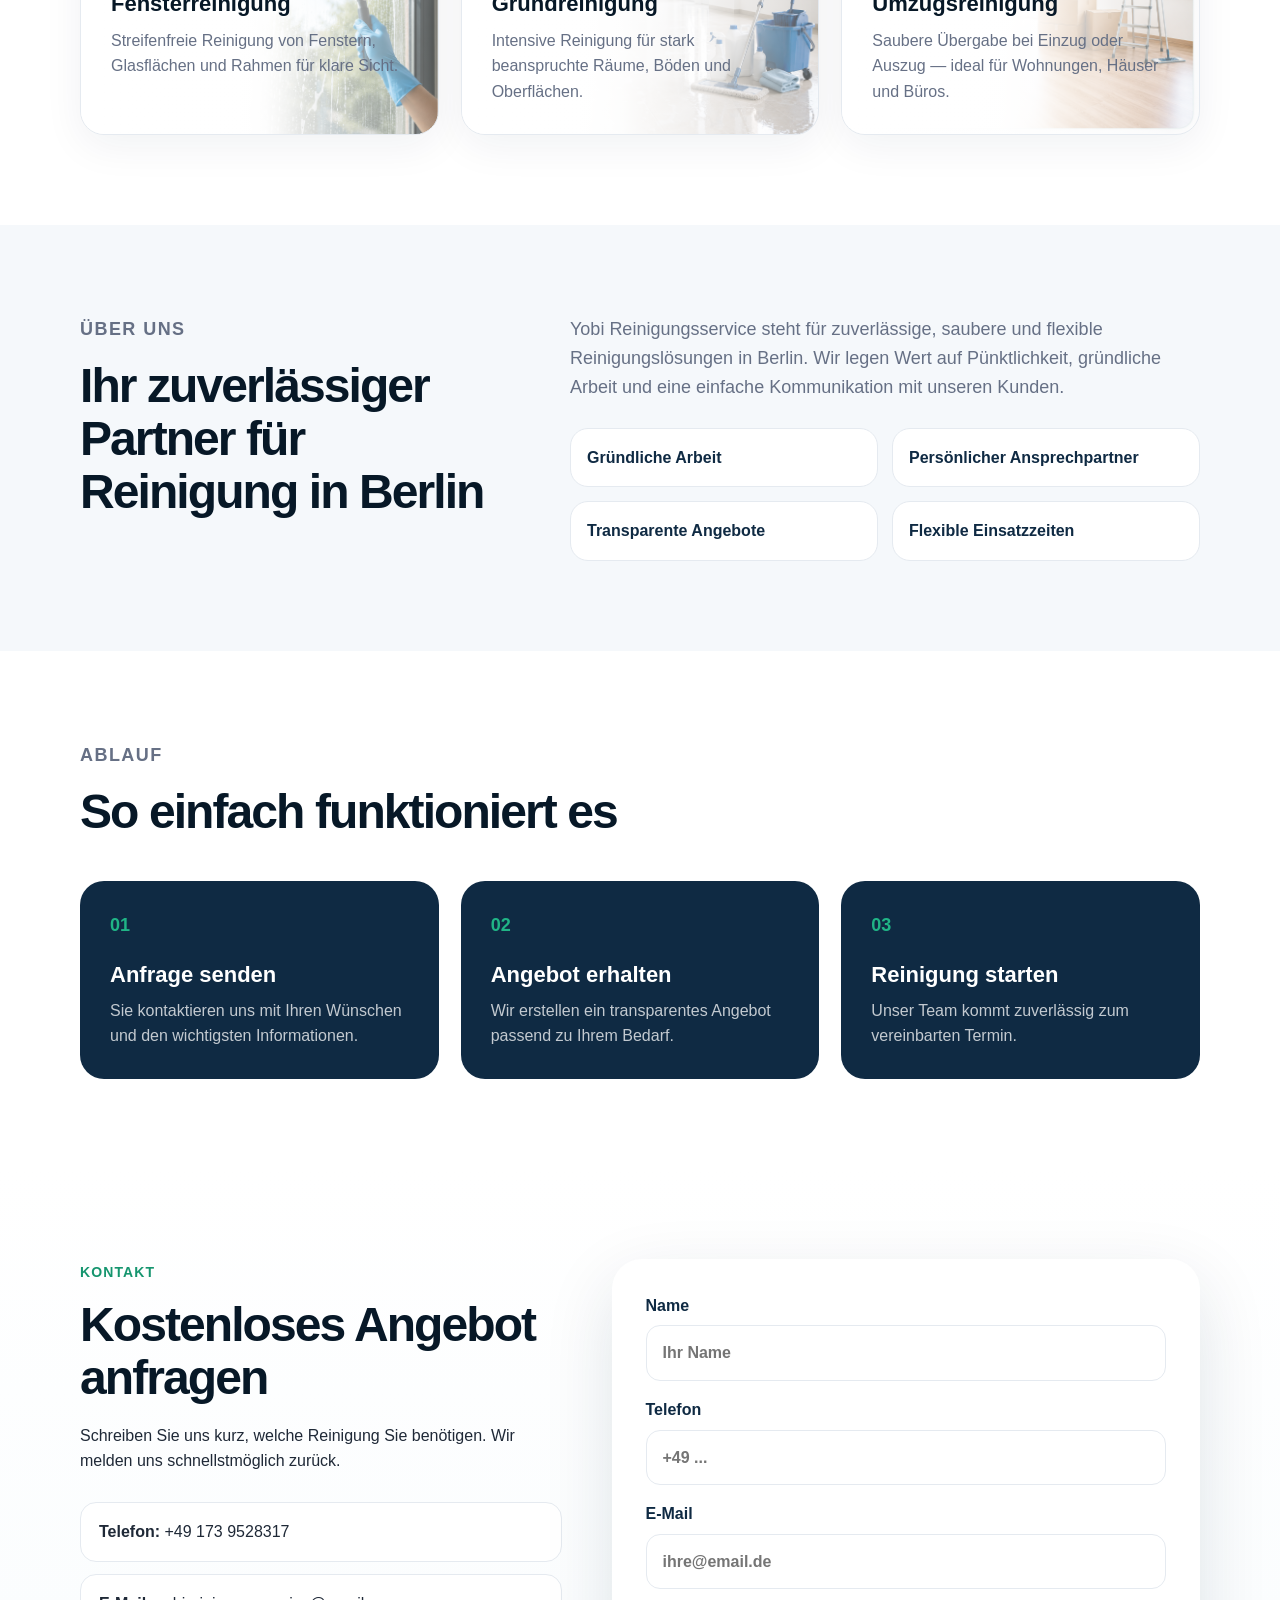
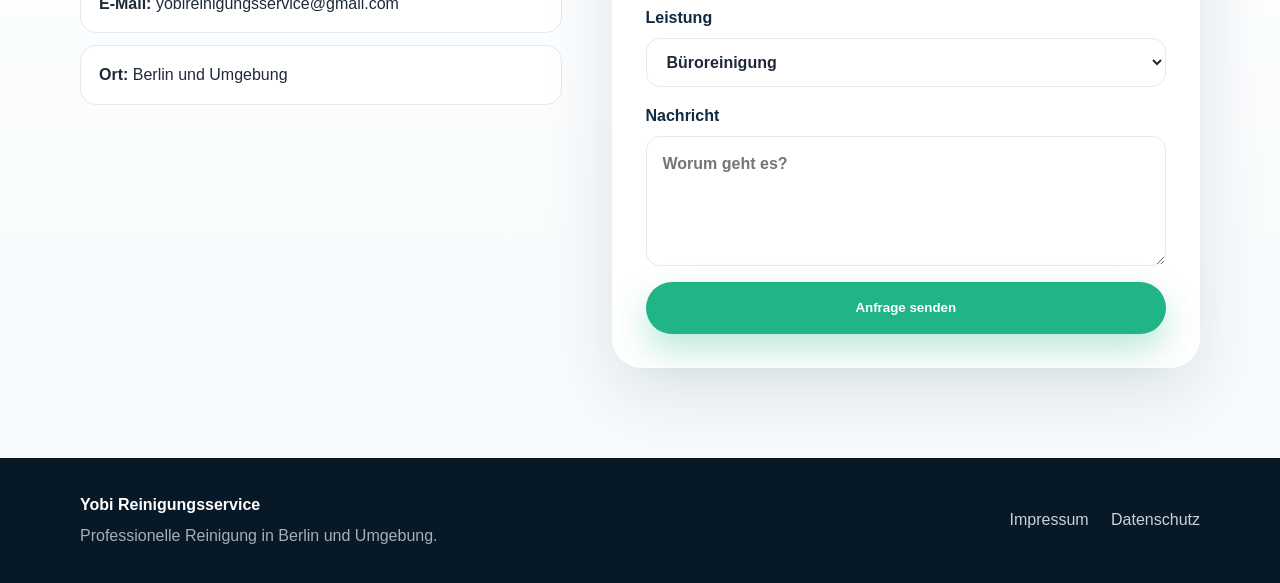
==== commit d0c38df1: "Add files via upload" ====
--- a/index.html
+++ b/index.html
@@ -13,8 +13,9 @@
 
 <body>
 <header class="site-header">
-    <div class="container nav-wrapper">
-
+
+    <!-- Desktop Header: bleibt für Computer -->
+    <div class="container nav-wrapper desktop-header">
         <a href="index.html" class="logo">
             <img src="images/logo.png" alt="Yobi Reinigungsservice Logo" class="logo-img">
             <span>
@@ -23,12 +24,6 @@
       </span>
         </a>
 
-        <button class="menu-toggle" aria-label="Menü öffnen">
-            <span></span>
-            <span></span>
-            <span></span>
-        </button>
-
         <nav class="main-nav">
             <a href="index.html#start" class="active">Startseite</a>
             <a href="index.html#leistungen">Leistungen</a>
@@ -41,8 +36,33 @@
             <a href="tel:+491739528317" class="phone-btn">☎ 0173 9528317</a>
             <a href="index.html#kontakt" class="offer-btn">Angebot anfragen</a>
         </div>
-
     </div>
+
+    <!-- Mobile Header: nur für Handy -->
+    <div class="container mobile-header">
+        <a href="index.html" class="mobile-logo">
+            <img src="images/logo.png" alt="Yobi Reinigungsservice Logo" class="mobile-logo-img">
+            <span>
+      <strong>Yobi<br>Reinigungsservice</strong>
+      <small>Berlin & Umgebung</small>
+    </span>
+        </a>
+
+        <button class="mobile-menu-toggle" aria-label="Menü öffnen">
+            <span></span>
+            <span></span>
+            <span></span>
+        </button>
+
+        <nav class="mobile-nav">
+            <a href="index.html#start">Startseite</a>
+            <a href="index.html#leistungen">Leistungen</a>
+            <a href="index.html#ueber-uns">Über uns</a>
+            <a href="index.html#ablauf">Ablauf</a>
+            <a href="index.html#kontakt">Kontakt</a>
+        </nav>
+    </div>
+
 </header>
 
 <main>
@@ -189,8 +209,8 @@
                 </p>
 
                 <div class="contact-info">
-                    <p><strong>Telefon:</strong> +49 XXX XXXXXXX</p>
-                    <p><strong>E-Mail:</strong> info@yobi-reinigung.de</p>
+                    <p><strong>Telefon:</strong> +49 173 9528317</p>
+                    <p><strong>E-Mail:</strong> yobireinigungsservice@gmail.com</p>
                     <p><strong>Ort:</strong> Berlin und Umgebung</p>
                 </div>
             </div>
--- a/styles.css
+++ b/styles.css
@@ -830,4 +830,207 @@
   transform: scale(1.9) !important;
   transform-origin: center !important;
   margin-right: 18px !important;
+}
+
+/* Mobile Header komplett getrennt */
+
+.mobile-header {
+  display: none;
+}
+
+@media (max-width: 900px) {
+  .desktop-header {
+    display: none !important;
+  }
+
+  .mobile-header {
+    min-height: 78px;
+    display: flex;
+    align-items: center;
+    justify-content: space-between;
+    position: relative;
+  }
+
+  .mobile-logo {
+    display: flex;
+    align-items: center;
+    gap: 10px;
+    min-width: 0;
+  }
+
+  .mobile-logo-img {
+    width: 54px;
+    height: 54px;
+    object-fit: contain;
+    display: block;
+    flex-shrink: 0;
+  }
+
+  .mobile-logo strong {
+    display: block;
+    color: var(--navy);
+    font-size: 15px;
+    line-height: 1.05;
+    font-weight: 900;
+  }
+
+  .mobile-logo small {
+    display: block;
+    color: var(--muted);
+    font-size: 12px;
+    margin-top: 4px;
+  }
+
+  .mobile-menu-toggle {
+    width: 42px;
+    height: 42px;
+    border: 1px solid var(--border);
+    border-radius: 14px;
+    background: #ffffff;
+    display: flex;
+    flex-direction: column;
+    align-items: center;
+    justify-content: center;
+    gap: 3px;
+    cursor: pointer;
+    flex-shrink: 0;
+  }
+
+  .mobile-menu-toggle span {
+    width: 19px;
+    height: 2px;
+    display: block;
+    background: var(--navy);
+    border-radius: 999px;
+    margin: 0;
+  }
+
+  .mobile-nav {
+    position: absolute;
+    top: 78px;
+    left: 14px;
+    right: 14px;
+    display: none;
+    flex-direction: column;
+    gap: 6px;
+    padding: 14px;
+    background: #ffffff;
+    border: 1px solid var(--border);
+    border-radius: 22px;
+    box-shadow: var(--shadow);
+    z-index: 999;
+  }
+
+  .mobile-nav.is-open {
+    display: flex;
+  }
+
+  .mobile-nav a {
+    padding: 14px 16px;
+    border-radius: 14px;
+    color: var(--navy);
+    font-size: 15px;
+    font-weight: 800;
+    background: #f7fafc;
+  }
+
+  .mobile-nav a:hover {
+    background: #eef5f3;
+  }
+
+  .mobile-whatsapp {
+    background: rgba(32, 180, 134, 0.12) !important;
+    color: var(--green-dark) !important;
+  }
+
+  .mobile-offer {
+    background: var(--green) !important;
+    color: #ffffff !important;
+    text-align: center;
+  }
+
+  html,
+  body {
+    max-width: 100%;
+    overflow-x: hidden;
+  }
+}
+
+@media (max-width: 900px) {
+  .mobile-header {
+    min-height: 82px;
+    display: flex;
+    align-items: center;
+    justify-content: space-between;
+    position: relative;
+  }
+
+  .mobile-logo {
+    position: static;
+    transform: none;
+    display: flex;
+    align-items: center;
+    gap: 8px;
+    text-align: left;
+    max-width: 250px;
+  }
+
+  .mobile-logo-img {
+    width: 46px;
+    height: 46px;
+    object-fit: contain;
+    display: block;
+    flex-shrink: 0;
+  }
+
+  .mobile-logo strong {
+    display: block;
+    color: var(--navy);
+    font-size: 16px;
+    line-height: 1.05;
+    font-weight: 900;
+  }
+
+  .mobile-logo small {
+    display: block;
+    color: var(--muted);
+    font-size: 12px;
+    margin-top: 4px;
+  }
+
+  .mobile-menu-toggle {
+    position: static;
+    width: 42px;
+    height: 42px;
+    border: 1px solid var(--border);
+    border-radius: 14px;
+    background: #ffffff;
+    display: flex;
+    flex-direction: column;
+    align-items: center;
+    justify-content: center;
+    gap: 3px;
+    cursor: pointer;
+    flex-shrink: 0;
+  }
+
+  .mobile-menu-toggle span {
+    width: 19px;
+    height: 2px;
+    display: block;
+    background: var(--navy);
+    border-radius: 999px;
+    margin: 0;
+  }
+
+  .mobile-nav {
+    top: 82px;
+  }
+  .privacy-version {
+    margin-top: 40px;
+    padding-top: 20px;
+    border-top: 1px solid var(--border);
+    color: var(--muted);
+    font-size: 14px;
+  }
 }
